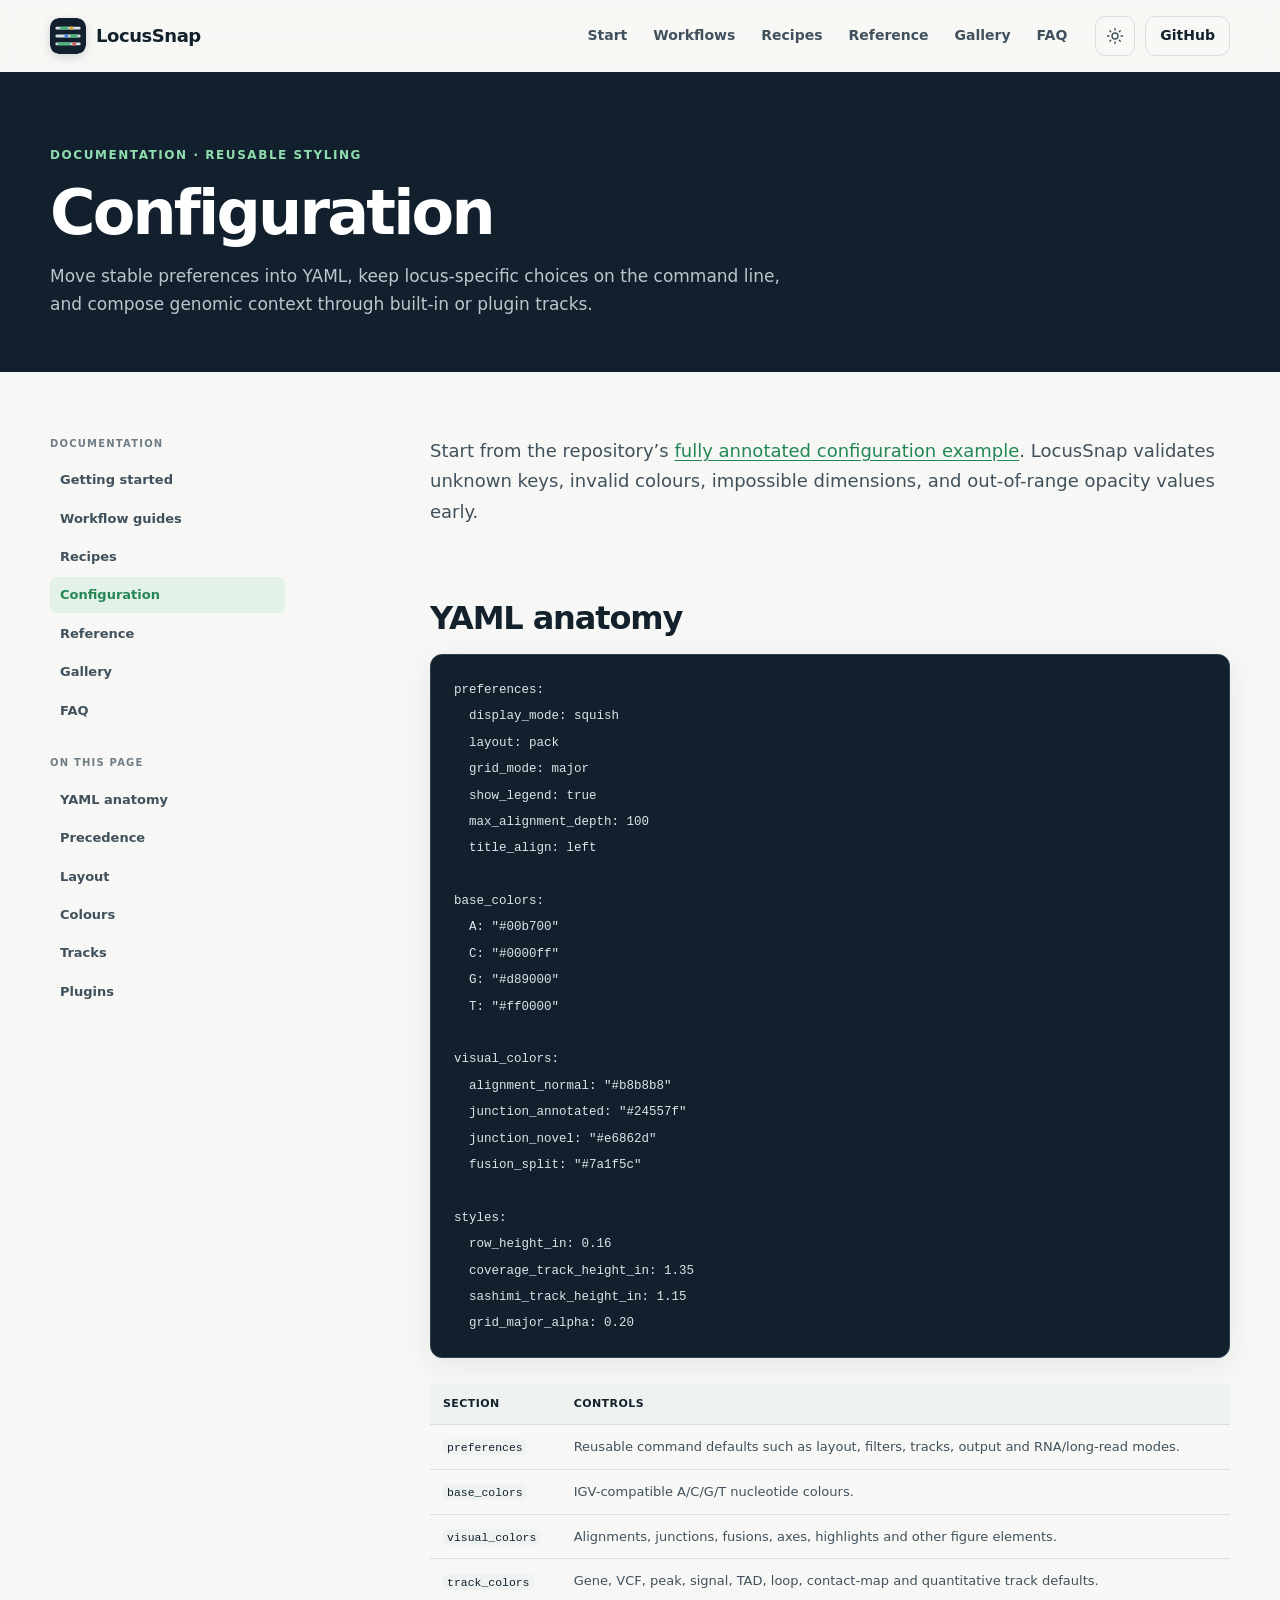
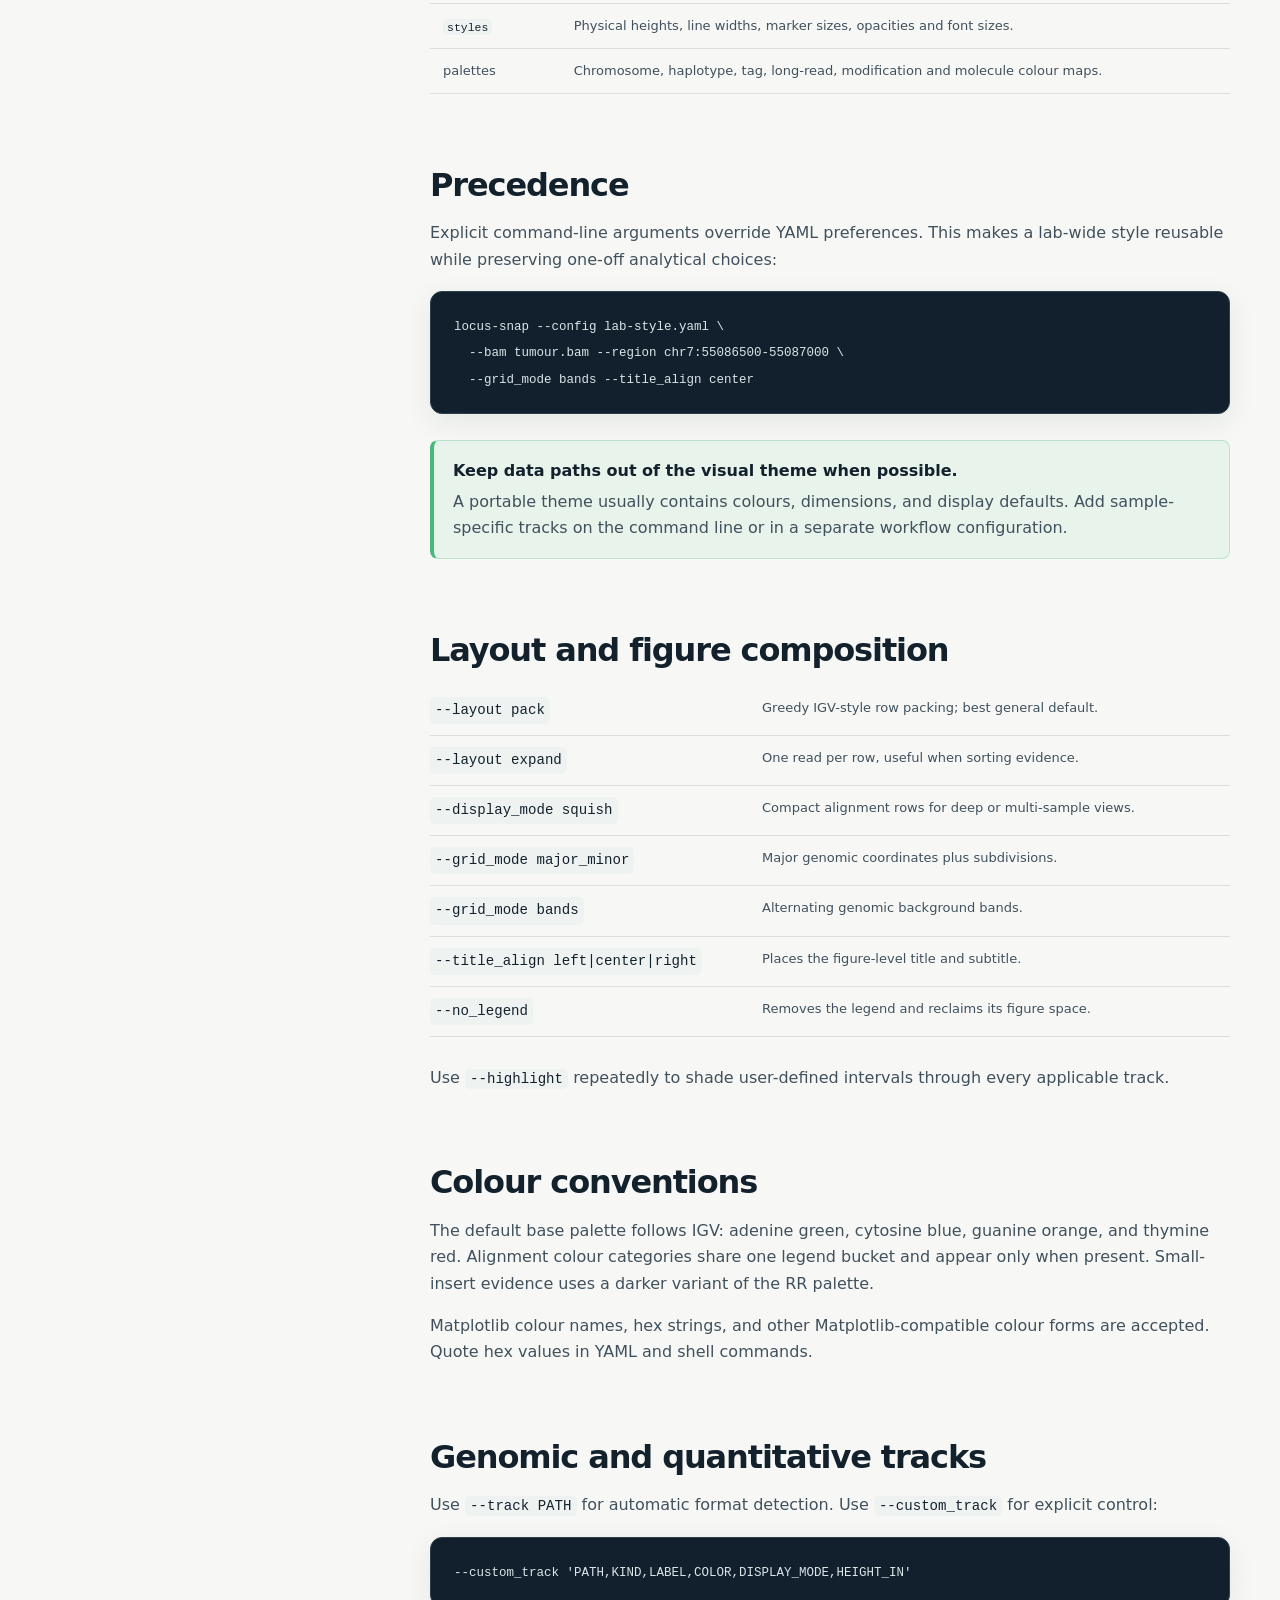
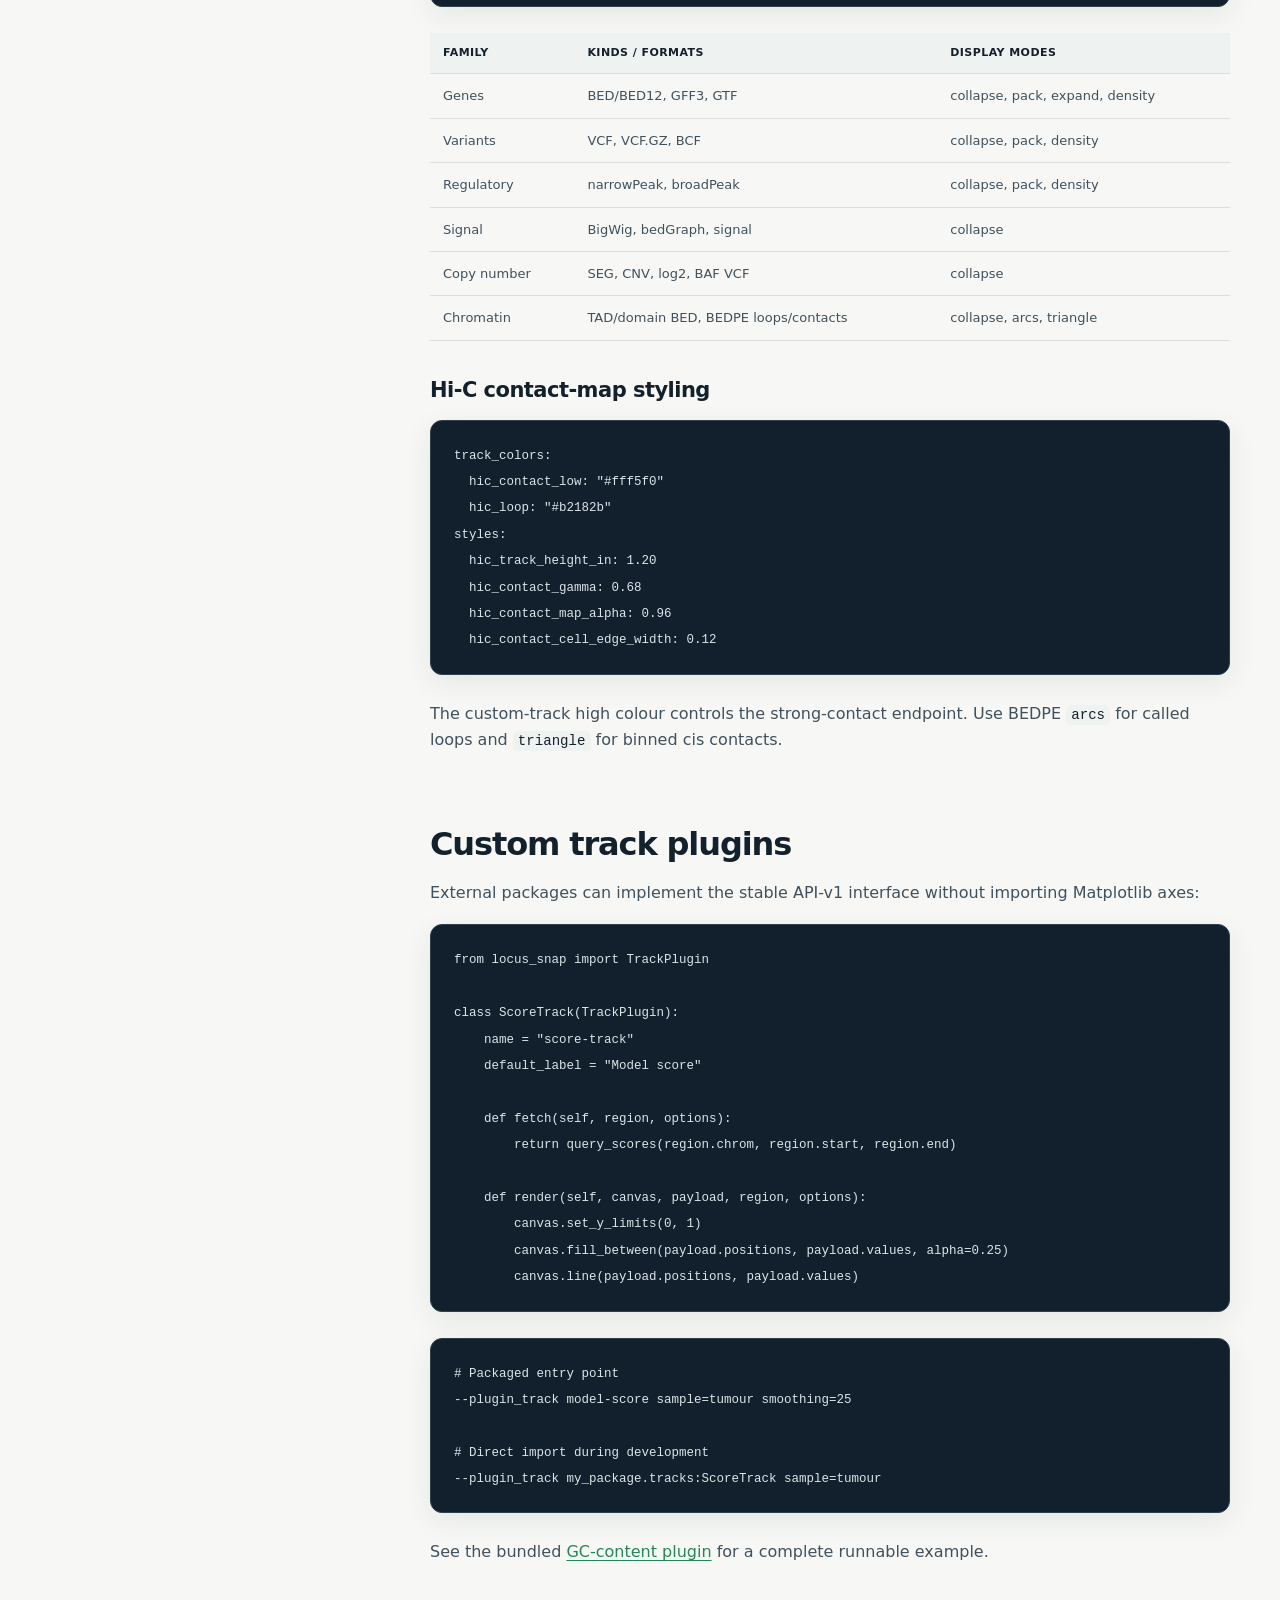
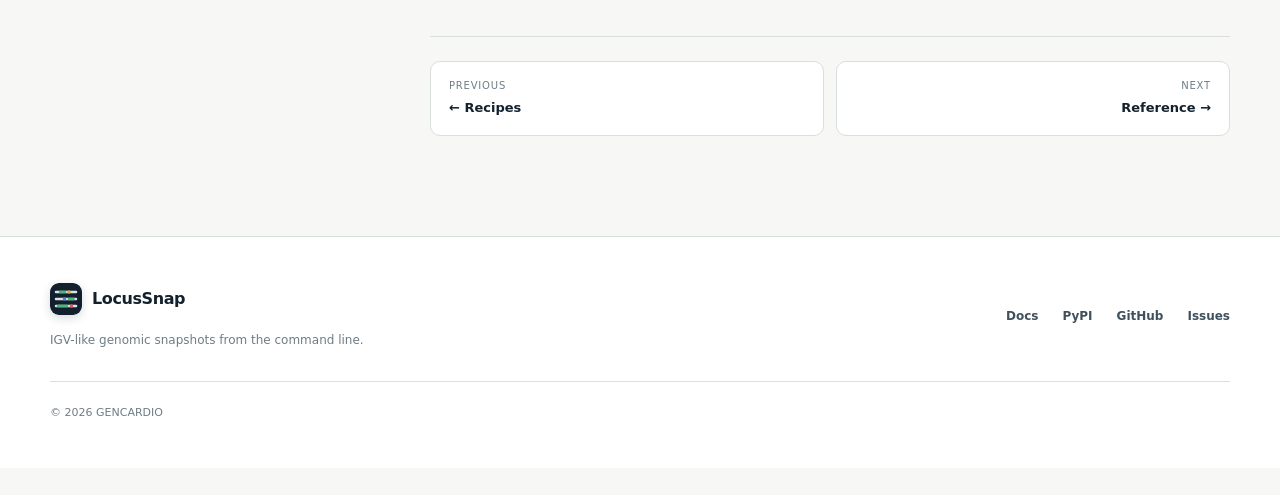
==== docs/configuration.html @ 4104ae90 "Extended docs" ====
<!doctype html>
<html lang="en" data-theme="light">
  <head><meta charset="utf-8"><meta name="viewport" content="width=device-width, initial-scale=1"><meta name="description" content="Configure LocusSnap layouts, colours, tracks, grids, highlights, and plugin tracks with YAML and command-line options."><meta name="theme-color" content="#12202d"><link rel="icon" href="assets/favicon.svg" type="image/svg+xml"><link rel="stylesheet" href="assets/site.css"><title>Configuration — LocusSnap documentation</title><script>document.documentElement.dataset.theme = localStorage.getItem("locus-theme") || "light";</script></head>
  <body class="docs-page">
    <a class="skip-link" href="#main">Skip to content</a>
    <header class="site-header" data-header><div class="nav-shell"><a class="brand" href="index.html"><img src="assets/favicon.svg" alt="" width="36" height="36"><span>LocusSnap</span></a><button class="menu-toggle icon-button" type="button" aria-label="Open navigation" aria-expanded="false" data-menu-toggle><svg aria-hidden="true" viewBox="0 0 24 24"><path d="M4 7h16M4 12h16M4 17h16"/></svg></button><nav class="site-nav" aria-label="Main navigation" data-menu><a href="getting-started.html">Start</a><a href="workflows.html">Workflows</a><a href="recipes.html">Recipes</a><a href="reference.html">Reference</a><a href="gallery.html">Gallery</a><a href="faq.html">FAQ</a></nav><div class="nav-actions"><button class="icon-button theme-toggle" type="button" aria-label="Use dark theme" data-theme-toggle><svg class="sun" aria-hidden="true" viewBox="0 0 24 24"><circle cx="12" cy="12" r="4"/><path d="M12 2v2M12 20v2M4.93 4.93l1.42 1.42M17.65 17.65l1.42 1.42M2 12h2M20 12h2M4.93 19.07l1.42-1.42M17.65 6.35l1.42-1.42"/></svg><svg class="moon" aria-hidden="true" viewBox="0 0 24 24"><path d="M20.5 14.2A8.5 8.5 0 0 1 9.8 3.5a8.5 8.5 0 1 0 10.7 10.7Z"/></svg></button><a class="button button-small button-ghost" href="https://github.com/GENCARDIO/LocusSnap">GitHub</a></div></div></header>
    <main id="main">
      <section class="docs-hero"><div class="page-shell"><p class="eyebrow">Documentation · Reusable styling</p><h1>Configuration</h1><p>Move stable preferences into YAML, keep locus-specific choices on the command line, and compose genomic context through built-in or plugin tracks.</p></div></section>
      <div class="docs-layout">
        <aside class="docs-sidebar"><p class="docs-sidebar-label">Documentation</p><nav><a href="getting-started.html">Getting started</a><a href="workflows.html">Workflow guides</a><a href="recipes.html">Recipes</a><a href="configuration.html" aria-current="page">Configuration</a><a href="reference.html">Reference</a><a href="gallery.html">Gallery</a><a href="faq.html">FAQ</a></nav><p class="docs-sidebar-label">On this page</p><nav><a href="#yaml">YAML anatomy</a><a href="#precedence">Precedence</a><a href="#layout">Layout</a><a href="#colours">Colours</a><a href="#tracks">Tracks</a><a href="#plugins">Plugins</a></nav></aside>
        <article class="docs-content">
          <p class="docs-lede">Start from the repository’s <a href="https://github.com/GENCARDIO/LocusSnap/blob/main/config.example.yaml">fully annotated configuration example</a>. LocusSnap validates unknown keys, invalid colours, impossible dimensions, and out-of-range opacity values early.</p>

          <h2 id="yaml">YAML anatomy</h2>
          <pre><code>preferences:
  display_mode: squish
  layout: pack
  grid_mode: major
  show_legend: true
  max_alignment_depth: 100
  title_align: left

base_colors:
  A: "#00b700"
  C: "#0000ff"
  G: "#d89000"
  T: "#ff0000"

visual_colors:
  alignment_normal: "#b8b8b8"
  junction_annotated: "#24557f"
  junction_novel: "#e6862d"
  fusion_split: "#7a1f5c"

styles:
  row_height_in: 0.16
  coverage_track_height_in: 1.35
  sashimi_track_height_in: 1.15
  grid_major_alpha: 0.20</code></pre>
          <table><thead><tr><th>Section</th><th>Controls</th></tr></thead><tbody><tr><td><code>preferences</code></td><td>Reusable command defaults such as layout, filters, tracks, output and RNA/long-read modes.</td></tr><tr><td><code>base_colors</code></td><td>IGV-compatible A/C/G/T nucleotide colours.</td></tr><tr><td><code>visual_colors</code></td><td>Alignments, junctions, fusions, axes, highlights and other figure elements.</td></tr><tr><td><code>track_colors</code></td><td>Gene, VCF, peak, signal, TAD, loop, contact-map and quantitative track defaults.</td></tr><tr><td><code>styles</code></td><td>Physical heights, line widths, marker sizes, opacities and font sizes.</td></tr><tr><td>palettes</td><td>Chromosome, haplotype, tag, long-read, modification and molecule colour maps.</td></tr></tbody></table>

          <h2 id="precedence">Precedence</h2>
          <p>Explicit command-line arguments override YAML preferences. This makes a lab-wide style reusable while preserving one-off analytical choices:</p>
          <pre><code>locus-snap --config lab-style.yaml \
  --bam tumour.bam --region chr7:55086500-55087000 \
  --grid_mode bands --title_align center</code></pre>
          <div class="callout"><strong>Keep data paths out of the visual theme when possible.</strong><p>A portable theme usually contains colours, dimensions, and display defaults. Add sample-specific tracks on the command line or in a separate workflow configuration.</p></div>

          <h2 id="layout">Layout and figure composition</h2>
          <div class="option-group">
            <div class="option-row"><code>--layout pack</code><span>Greedy IGV-style row packing; best general default.</span></div>
            <div class="option-row"><code>--layout expand</code><span>One read per row, useful when sorting evidence.</span></div>
            <div class="option-row"><code>--display_mode squish</code><span>Compact alignment rows for deep or multi-sample views.</span></div>
            <div class="option-row"><code>--grid_mode major_minor</code><span>Major genomic coordinates plus subdivisions.</span></div>
            <div class="option-row"><code>--grid_mode bands</code><span>Alternating genomic background bands.</span></div>
            <div class="option-row"><code>--title_align left|center|right</code><span>Places the figure-level title and subtitle.</span></div>
            <div class="option-row"><code>--no_legend</code><span>Removes the legend and reclaims its figure space.</span></div>
          </div>
          <p>Use <code>--highlight</code> repeatedly to shade user-defined intervals through every applicable track.</p>

          <h2 id="colours">Colour conventions</h2>
          <p>The default base palette follows IGV: adenine green, cytosine blue, guanine orange, and thymine red. Alignment colour categories share one legend bucket and appear only when present. Small-insert evidence uses a darker variant of the RR palette.</p>
          <p>Matplotlib colour names, hex strings, and other Matplotlib-compatible colour forms are accepted. Quote hex values in YAML and shell commands.</p>

          <h2 id="tracks">Genomic and quantitative tracks</h2>
          <p>Use <code>--track PATH</code> for automatic format detection. Use <code>--custom_track</code> for explicit control:</p>
          <pre><code>--custom_track 'PATH,KIND,LABEL,COLOR,DISPLAY_MODE,HEIGHT_IN'</code></pre>
          <table><thead><tr><th>Family</th><th>Kinds / formats</th><th>Display modes</th></tr></thead><tbody><tr><td>Genes</td><td>BED/BED12, GFF3, GTF</td><td>collapse, pack, expand, density</td></tr><tr><td>Variants</td><td>VCF, VCF.GZ, BCF</td><td>collapse, pack, density</td></tr><tr><td>Regulatory</td><td>narrowPeak, broadPeak</td><td>collapse, pack, density</td></tr><tr><td>Signal</td><td>BigWig, bedGraph, signal</td><td>collapse</td></tr><tr><td>Copy number</td><td>SEG, CNV, log2, BAF VCF</td><td>collapse</td></tr><tr><td>Chromatin</td><td>TAD/domain BED, BEDPE loops/contacts</td><td>collapse, arcs, triangle</td></tr></tbody></table>
          <h3>Hi-C contact-map styling</h3>
          <pre><code>track_colors:
  hic_contact_low: "#fff5f0"
  hic_loop: "#b2182b"
styles:
  hic_track_height_in: 1.20
  hic_contact_gamma: 0.68
  hic_contact_map_alpha: 0.96
  hic_contact_cell_edge_width: 0.12</code></pre>
          <p>The custom-track high colour controls the strong-contact endpoint. Use BEDPE <code>arcs</code> for called loops and <code>triangle</code> for binned cis contacts.</p>

          <h2 id="plugins">Custom track plugins</h2>
          <p>External packages can implement the stable API-v1 interface without importing Matplotlib axes:</p>
          <pre><code>from locus_snap import TrackPlugin

class ScoreTrack(TrackPlugin):
    name = "score-track"
    default_label = "Model score"

    def fetch(self, region, options):
        return query_scores(region.chrom, region.start, region.end)

    def render(self, canvas, payload, region, options):
        canvas.set_y_limits(0, 1)
        canvas.fill_between(payload.positions, payload.values, alpha=0.25)
        canvas.line(payload.positions, payload.values)</code></pre>
          <pre><code># Packaged entry point
--plugin_track model-score sample=tumour smoothing=25

# Direct import during development
--plugin_track my_package.tracks:ScoreTrack sample=tumour</code></pre>
          <p>See the bundled <a href="https://github.com/GENCARDIO/LocusSnap/blob/main/examples/gc_content_plugin.py">GC-content plugin</a> for a complete runnable example.</p>

          <nav class="page-nav"><a href="recipes.html"><small>Previous</small><strong>← Recipes</strong></a><a href="reference.html"><small>Next</small><strong>Reference →</strong></a></nav>
        </article>
      </div>
    </main>
    <footer class="site-footer"><div class="page-shell footer-grid"><div><a class="brand footer-brand" href="index.html"><img src="assets/favicon.svg" alt="" width="32" height="32"><span>LocusSnap</span></a><p>IGV-like genomic snapshots from the command line.</p></div><nav><a href="getting-started.html">Docs</a><a href="https://pypi.org/project/locus-snap/">PyPI</a><a href="https://github.com/GENCARDIO/LocusSnap">GitHub</a><a href="https://github.com/GENCARDIO/LocusSnap/issues">Issues</a></nav><p class="copyright">© <span data-year>2026</span> GENCARDIO</p></div></footer><div class="toast" role="status" aria-live="polite" data-toast></div><script src="assets/site.js"></script>
  </body>
</html>
---- docs/assets/site.css ----
:root {
  color-scheme: light;
  --ink: #13212d;
  --ink-soft: #40515d;
  --ink-faint: #6e7d86;
  --paper: #f7f8f5;
  --surface: #ffffff;
  --surface-soft: #eef2f0;
  --line: #d8dfdc;
  --line-strong: #b8c5c1;
  --nav: rgb(247 248 245 / 88%);
  --hero: #12202d;
  --hero-soft: #1a2e3c;
  --green: #46b97a;
  --green-dark: #238755;
  --blue: #4c7edb;
  --gold: #dca53a;
  --red: #d95d55;
  --shadow-sm: 0 8px 28px rgb(17 32 43 / 8%);
  --shadow-lg: 0 28px 70px rgb(8 20 28 / 18%);
  --radius-sm: 10px;
  --radius: 18px;
  --radius-lg: 26px;
  --shell: min(1180px, calc(100% - 40px));
  --mono: "SFMono-Regular", Consolas, "Liberation Mono", monospace;
  --sans: Inter, ui-sans-serif, system-ui, -apple-system, BlinkMacSystemFont, "Segoe UI", sans-serif;
}

html[data-theme="dark"] {
  color-scheme: dark;
  --ink: #edf3f1;
  --ink-soft: #b3c0c4;
  --ink-faint: #83949a;
  --paper: #101a21;
  --surface: #17242c;
  --surface-soft: #1d2d35;
  --line: #2d4048;
  --line-strong: #405760;
  --nav: rgb(16 26 33 / 88%);
  --shadow-sm: 0 8px 28px rgb(0 0 0 / 18%);
  --shadow-lg: 0 28px 70px rgb(0 0 0 / 32%);
}

*, *::before, *::after { box-sizing: border-box; }

html {
  scroll-behavior: smooth;
  scroll-padding-top: 88px;
  background: var(--paper);
}

body {
  margin: 0;
  color: var(--ink);
  background: var(--paper);
  font-family: var(--sans);
  font-size: 16px;
  line-height: 1.65;
  -webkit-font-smoothing: antialiased;
  overflow-x: hidden;
}

body::selection { color: #0d1b24; background: #91dfb5; }

img { display: block; max-width: 100%; }
button, input { font: inherit; }
button, a { -webkit-tap-highlight-color: transparent; }
a { color: inherit; }

.skip-link {
  position: fixed;
  z-index: 999;
  top: 8px;
  left: 8px;
  padding: 8px 14px;
  color: white;
  background: var(--green-dark);
  border-radius: 8px;
  transform: translateY(-150%);
}

.skip-link:focus { transform: translateY(0); }
.page-shell { width: var(--shell); margin-inline: auto; }

.site-header {
  position: fixed;
  z-index: 100;
  top: 0;
  right: 0;
  left: 0;
  height: 72px;
  color: var(--ink);
  background: var(--nav);
  border-bottom: 1px solid transparent;
  backdrop-filter: blur(18px);
  -webkit-backdrop-filter: blur(18px);
  transition: border-color 180ms ease, box-shadow 180ms ease;
}

.site-header.is-scrolled { border-color: var(--line); box-shadow: 0 4px 20px rgb(12 25 33 / 6%); }

.nav-shell {
  width: var(--shell);
  height: 100%;
  margin-inline: auto;
  display: flex;
  align-items: center;
  gap: 28px;
}

.brand {
  display: inline-flex;
  align-items: center;
  gap: 10px;
  color: var(--ink);
  font-size: 18px;
  font-weight: 800;
  letter-spacing: -0.025em;
  text-decoration: none;
}

.brand img { border-radius: 9px; box-shadow: 0 3px 10px rgb(10 25 35 / 16%); }

.site-nav {
  margin-left: auto;
  display: flex;
  align-items: center;
  gap: 26px;
}

.site-nav a {
  color: var(--ink-soft);
  font-size: 14px;
  font-weight: 650;
  text-decoration: none;
  transition: color 160ms ease;
}

.site-nav a:hover { color: var(--ink); }
.site-nav a[aria-current="page"] { color: var(--green-dark); }
.nav-actions { display: flex; align-items: center; gap: 10px; }

.icon-button {
  width: 40px;
  height: 40px;
  padding: 0;
  display: inline-grid;
  place-items: center;
  color: var(--ink-soft);
  background: transparent;
  border: 1px solid var(--line);
  border-radius: 10px;
  cursor: pointer;
}

.icon-button svg { width: 18px; fill: none; stroke: currentColor; stroke-width: 1.8; stroke-linecap: round; stroke-linejoin: round; }
.icon-button:hover { color: var(--ink); border-color: var(--line-strong); }
.theme-toggle .moon { display: none; }
html[data-theme="dark"] .theme-toggle .sun { display: none; }
html[data-theme="dark"] .theme-toggle .moon { display: block; }
.menu-toggle { display: none; margin-left: auto; }

.button {
  min-height: 46px;
  padding: 0 20px;
  display: inline-flex;
  align-items: center;
  justify-content: center;
  gap: 8px;
  border: 1px solid transparent;
  border-radius: 11px;
  font-size: 14px;
  font-weight: 750;
  text-decoration: none;
  transition: transform 160ms ease, background 160ms ease, border-color 160ms ease, box-shadow 160ms ease;
}

.button:hover { transform: translateY(-2px); }
.button svg { width: 16px; fill: none; stroke: currentColor; stroke-width: 2; }
.button-small { min-height: 40px; padding-inline: 14px; }
.button-primary { color: #0d291b; background: var(--green); box-shadow: 0 7px 24px rgb(70 185 122 / 22%); }
.button-primary:hover { background: #5acb8c; box-shadow: 0 10px 28px rgb(70 185 122 / 28%); }
.button-secondary { color: white; background: rgb(255 255 255 / 7%); border-color: rgb(255 255 255 / 22%); }
.button-secondary:hover { background: rgb(255 255 255 / 12%); border-color: rgb(255 255 255 / 34%); }
.button-ghost { color: var(--ink); border-color: var(--line); }
.button-ghost:hover { background: var(--surface); border-color: var(--line-strong); }

.hero {
  min-height: 745px;
  padding: 152px 0 92px;
  color: white;
  background:
    radial-gradient(circle at 90% 20%, rgb(76 126 219 / 17%), transparent 31%),
    radial-gradient(circle at 8% 88%, rgb(70 185 122 / 12%), transparent 32%),
    var(--hero);
  overflow: hidden;
}

.hero-grid {
  display: grid;
  grid-template-columns: minmax(410px, .86fr) minmax(530px, 1.14fr);
  align-items: center;
  gap: 68px;
}

.eyebrow {
  margin: 0 0 16px;
  color: var(--green-dark);
  font-size: 12px;
  line-height: 1.3;
  font-weight: 850;
  letter-spacing: .13em;
  text-transform: uppercase;
}

.hero .eyebrow { color: #8fddaF; }
.status-dot { width: 7px; height: 7px; margin-right: 7px; display: inline-block; background: var(--green); border-radius: 50%; box-shadow: 0 0 0 4px rgb(70 185 122 / 14%); }

h1, h2, h3, p { overflow-wrap: break-word; }
h1, h2, h3 { margin-top: 0; line-height: 1.08; letter-spacing: -.045em; }
h1 { margin-bottom: 24px; font-size: clamp(48px, 5.2vw, 74px); font-weight: 820; }
h1 span { color: #8fddaf; }
h2 { margin-bottom: 18px; font-size: clamp(36px, 4vw, 54px); font-weight: 810; }
h3 { margin-bottom: 12px; font-size: 23px; font-weight: 780; }

.hero-copy, .hero-visual, .quickstart-copy, .code-window { min-width: 0; }
.hero-lede { max-width: 590px; margin: 0 0 30px; color: #b9c7cd; font-size: 18px; line-height: 1.7; }
.hero-actions { display: flex; flex-wrap: wrap; gap: 12px; }

.install-strip {
  max-width: 415px;
  min-height: 49px;
  margin-top: 28px;
  padding: 6px 7px 6px 15px;
  display: flex;
  align-items: center;
  gap: 10px;
  color: #dfe8eb;
  background: rgb(5 14 20 / 38%);
  border: 1px solid rgb(255 255 255 / 13%);
  border-radius: 11px;
}

.install-strip .prompt { color: var(--green); font-family: var(--mono); }
.install-strip code { font-family: var(--mono); font-size: 13px; }
.install-strip button, .code-header button {
  margin-left: auto;
  padding: 7px 10px;
  display: inline-flex;
  align-items: center;
  gap: 6px;
  color: #b9c7cd;
  background: transparent;
  border: 0;
  border-radius: 7px;
  font-size: 12px;
  cursor: pointer;
}

.install-strip button:hover, .code-header button:hover { color: white; background: rgb(255 255 255 / 8%); }
.install-strip svg, .code-header svg { width: 15px; fill: none; stroke: currentColor; stroke-width: 1.8; stroke-linecap: round; stroke-linejoin: round; }
.check-icon { display: none; }
.is-copied .copy-icon { display: none; }
.is-copied .check-icon { display: block; color: var(--green); }

.hero-visual { position: relative; }
.hero-visual::before {
  content: "";
  position: absolute;
  z-index: 0;
  inset: -45px -65px;
  background-image: linear-gradient(rgb(255 255 255 / 4%) 1px, transparent 1px), linear-gradient(90deg, rgb(255 255 255 / 4%) 1px, transparent 1px);
  background-size: 34px 34px;
  mask-image: radial-gradient(ellipse, black 22%, transparent 70%);
}

.plot-window {
  position: relative;
  z-index: 1;
  padding: 8px;
  background: #f4f5f2;
  border: 1px solid rgb(255 255 255 / 17%);
  border-radius: 16px;
  box-shadow: var(--shadow-lg);
  transform: rotate(1.2deg);
}

.plot-toolbar { height: 37px; padding: 0 5px; display: flex; align-items: center; gap: 11px; color: #4d5a61; font-family: var(--mono); font-size: 10px; }
.window-dots { display: flex; gap: 5px; }
.window-dots i { width: 7px; height: 7px; background: #c7d0ce; border-radius: 50%; }
.window-dots i:nth-child(1) { background: #d95d55; }
.window-dots i:nth-child(2) { background: #dca53a; }
.window-dots i:nth-child(3) { background: #46b97a; }
.toolbar-badge { margin-left: auto; padding: 3px 6px; color: #5d6d74; background: #e3e8e6; border-radius: 5px; }
.plot-window > img { width: 100%; border: 1px solid #d7dcda; border-radius: 8px; }

.base-key {
  position: absolute;
  z-index: 3;
  right: -9px;
  bottom: -34px;
  padding: 11px 14px;
  display: flex;
  gap: 13px;
  color: #aebec4;
  background: #192a36;
  border: 1px solid rgb(255 255 255 / 10%);
  border-radius: 10px;
  box-shadow: var(--shadow-sm);
  font-size: 9px;
}

.base-key span { display: flex; align-items: center; gap: 4px; }
.base-key i { font-family: var(--mono); font-size: 11px; font-style: normal; font-weight: 900; }
.base-a { color: var(--green); } .base-c { color: var(--blue); } .base-g { color: var(--gold); } .base-t { color: var(--red); }

.proof-strip { background: var(--surface); border-bottom: 1px solid var(--line); }
.proof-grid { min-height: 103px; display: grid; grid-template-columns: repeat(4, 1fr); align-items: center; }
.proof-grid > div { padding: 9px 28px; border-left: 1px solid var(--line); }
.proof-grid > div:first-child { padding-left: 0; border-left: 0; }
.proof-grid strong, .proof-grid span { display: block; }
.proof-grid strong { color: var(--ink); font-size: 16px; }
.proof-grid span { color: var(--ink-faint); font-size: 12px; }

.section { padding-top: 112px; padding-bottom: 112px; }
.section-heading { margin-bottom: 48px; display: grid; grid-template-columns: 1fr minmax(300px, 440px); align-items: end; gap: 60px; }
.section-heading h2 { margin-bottom: 0; }
.section-heading > p { margin: 0 0 5px; color: var(--ink-soft); }

.feature-grid { display: grid; grid-template-columns: repeat(3, 1fr); gap: 16px; }
.feature-card {
  min-height: 308px;
  padding: 30px;
  background: var(--surface);
  border: 1px solid var(--line);
  border-radius: var(--radius);
  box-shadow: var(--shadow-sm);
  transition: border-color 180ms ease, transform 180ms ease;
}
.feature-card:hover { border-color: var(--line-strong); transform: translateY(-3px); }
.feature-card > p:last-child { margin-bottom: 0; color: var(--ink-soft); }
.feature-wide { grid-column: span 2; }
.card-kicker { margin: 0 0 8px; color: var(--green-dark); font-size: 11px; font-weight: 850; letter-spacing: .1em; text-transform: uppercase; }

.feature-icon { width: 54px; height: 54px; margin-bottom: 30px; color: var(--ink); background: var(--surface-soft); border: 1px solid var(--line); border-radius: 14px; }
.alignment-icon { padding: 12px 9px; display: flex; flex-direction: column; justify-content: space-around; }
.alignment-icon span { height: 4px; background: var(--line-strong); border-radius: 3px; }
.alignment-icon span:nth-child(1) { width: 70%; background: var(--blue); }
.alignment-icon span:nth-child(2) { width: 92%; margin-left: 8%; background: var(--green); }
.alignment-icon span:nth-child(3) { width: 55%; margin-left: 20%; background: var(--red); }
.coverage-icon { padding: 10px 9px; display: flex; align-items: end; gap: 3px; }
.coverage-icon span { flex: 1; height: 32%; background: var(--green); border-radius: 3px 3px 1px 1px; }
.coverage-icon span:nth-child(2) { height: 58%; }.coverage-icon span:nth-child(3) { height: 85%; }.coverage-icon span:nth-child(4) { height: 50%; }.coverage-icon span:nth-child(5) { height: 70%; }
.tracks-icon { padding: 12px 9px; display: flex; flex-direction: column; justify-content: space-around; }
.tracks-icon span { height: 3px; background: var(--blue); border-radius: 2px; position: relative; }
.tracks-icon span::after { content: ""; position: absolute; right: 7px; top: -3px; width: 7px; height: 7px; background: currentColor; border-radius: 2px; }
.tracks-icon span:nth-child(2) { width: 75%; color: var(--green); background: var(--green); }
.tracks-icon span:nth-child(3) { width: 90%; margin-left: 10%; color: var(--gold); background: var(--gold); }
.zoom-icon { padding: 13px 5px; display: flex; align-items: center; justify-content: space-around; font-family: var(--mono); font-size: 13px; font-weight: 900; color: var(--green); }
.zoom-icon span { color: var(--blue); }.zoom-icon i { color: var(--red); font-style: normal; }.zoom-icon::first-letter { color: var(--green); }
.tag-list { margin: 24px 0 0; padding: 0; display: flex; flex-wrap: wrap; gap: 7px; list-style: none; }
.tag-list li { padding: 5px 9px; color: var(--ink-soft); background: var(--surface-soft); border: 1px solid var(--line); border-radius: 6px; font-size: 11px; font-weight: 650; }
.styling-card { min-height: 260px; display: flex; align-items: center; gap: 36px; background: linear-gradient(135deg, var(--surface), var(--surface-soft)); }
.styling-card > div:first-child { flex: 1; }
.styling-card p:last-child { margin-bottom: 0; color: var(--ink-soft); }
.style-swatch { width: 145px; height: 145px; padding: 25px; display: grid; grid-template-columns: 1fr 1fr; gap: 8px; background: var(--surface); border: 1px solid var(--line); border-radius: 50%; box-shadow: var(--shadow-sm); transform: rotate(12deg); }
.style-swatch span { background: var(--swatch); border-radius: 50%; }

.docs-overview { padding-top: 24px; }
.docs-card-grid { display: grid; grid-template-columns: repeat(3, 1fr); gap: 16px; }
.docs-card {
  min-height: 205px;
  padding: 27px;
  display: flex;
  flex-direction: column;
  color: var(--ink);
  background: var(--surface);
  border: 1px solid var(--line);
  border-radius: var(--radius);
  box-shadow: var(--shadow-sm);
  text-decoration: none;
  transition: border-color 180ms ease, transform 180ms ease, box-shadow 180ms ease;
}
.docs-card:hover { border-color: var(--green); box-shadow: 0 12px 34px rgb(35 135 85 / 11%); transform: translateY(-3px); }
.docs-card-number { margin-bottom: auto; color: var(--green-dark); font-family: var(--mono); font-size: 11px; font-weight: 800; }
.docs-card strong { margin: 26px 0 6px; font-size: 18px; letter-spacing: -.02em; }
.docs-card small { color: var(--ink-soft); font-size: 12px; line-height: 1.55; }

/* Documentation pages */
.docs-page { padding-top: 72px; }
.docs-hero { padding: 76px 0 54px; color: white; background: var(--hero); }
.docs-hero .eyebrow { color: #8fddaf; }
.docs-hero h1 { max-width: 850px; margin-bottom: 15px; font-size: clamp(40px, 5vw, 62px); }
.docs-hero p:last-child { max-width: 760px; margin: 0; color: #b9c7cd; font-size: 17px; }
.docs-layout { width: var(--shell); margin: 0 auto; padding: 64px 0 100px; display: grid; grid-template-columns: 235px minmax(0, 800px); justify-content: space-between; gap: 72px; }
.docs-sidebar { align-self: start; position: sticky; top: 103px; }
.docs-sidebar-label { margin: 0 0 10px; color: var(--ink-faint); font-size: 10px; font-weight: 850; letter-spacing: .12em; text-transform: uppercase; }
.docs-sidebar nav { display: grid; gap: 3px; }
.docs-sidebar nav + .docs-sidebar-label { margin-top: 27px; }
.docs-sidebar a { padding: 7px 10px; color: var(--ink-soft); border-radius: 7px; font-size: 13px; font-weight: 650; text-decoration: none; }
.docs-sidebar a:hover { color: var(--ink); background: var(--surface-soft); }
.docs-sidebar a[aria-current="page"] { color: var(--green-dark); background: rgb(70 185 122 / 10%); }
.docs-content { min-width: 0; }
.docs-content > :first-child { margin-top: 0; }
.docs-content h2 { margin: 64px 0 18px; padding-top: 10px; font-size: 32px; letter-spacing: -.035em; }
.docs-content h3 { margin: 38px 0 12px; font-size: 21px; letter-spacing: -.025em; }
.docs-content h4 { margin: 28px 0 8px; font-size: 16px; }
.docs-content p, .docs-content li { color: var(--ink-soft); }
.docs-content a { color: var(--green-dark); text-underline-offset: 3px; }
.docs-content code { padding: .14em .36em; color: var(--ink); background: var(--surface-soft); border-radius: 5px; font-family: var(--mono); font-size: .88em; }
.docs-content pre { margin: 18px 0 26px; padding: 21px 23px; color: #dbe5e8; background: #12202d; border: 1px solid #2d404b; border-radius: 12px; overflow-x: auto; box-shadow: var(--shadow-sm); }
.docs-content pre code { padding: 0; color: inherit; background: transparent; font-size: 12.5px; line-height: 1.75; }
.docs-content table { width: 100%; margin: 20px 0 30px; border-collapse: collapse; font-size: 13px; }
.docs-content th, .docs-content td { padding: 11px 13px; text-align: left; vertical-align: top; border-bottom: 1px solid var(--line); }
.docs-content th { color: var(--ink); background: var(--surface-soft); font-size: 11px; letter-spacing: .04em; text-transform: uppercase; }
.docs-content td { color: var(--ink-soft); }
.docs-content ul, .docs-content ol { padding-left: 22px; }
.docs-content li + li { margin-top: 7px; }
.docs-content img { margin: 24px 0 32px; background: white; border: 1px solid var(--line); border-radius: 12px; box-shadow: var(--shadow-sm); }
.docs-lede { color: var(--ink-soft); font-size: 18px; line-height: 1.7; }
.docs-toc { margin: 25px 0 38px; padding: 21px 23px; background: var(--surface); border: 1px solid var(--line); border-radius: 12px; }
.docs-toc strong { display: block; margin-bottom: 8px; font-size: 13px; }
.docs-toc ul { margin: 0; display: grid; grid-template-columns: 1fr 1fr; gap: 5px 24px; }
.docs-toc li { margin: 0; font-size: 13px; }
.callout { margin: 24px 0; padding: 17px 19px; background: rgb(70 185 122 / 8%); border: 1px solid rgb(70 185 122 / 28%); border-left: 4px solid var(--green); border-radius: 8px; }
.callout.warning { background: rgb(220 165 58 / 9%); border-color: rgb(220 165 58 / 32%); border-left-color: var(--gold); }
.callout strong { color: var(--ink); }
.callout p { margin: 4px 0 0; }
.task-grid { margin: 24px 0 40px; display: grid; grid-template-columns: 1fr 1fr; gap: 12px; }
.task-card { padding: 19px; color: var(--ink); background: var(--surface); border: 1px solid var(--line); border-radius: 11px; text-decoration: none; }
.task-card:hover { border-color: var(--green); }
.task-card strong, .task-card span { display: block; }
.task-card span { margin-top: 4px; color: var(--ink-faint); font-size: 12px; }
.option-group { margin: 18px 0 28px; }
.option-row { padding: 11px 0; display: grid; grid-template-columns: minmax(210px, .8fr) 1.2fr; gap: 20px; border-bottom: 1px solid var(--line); }
.option-row code { justify-self: start; }
.option-row span { color: var(--ink-soft); font-size: 13px; }
.page-nav { margin-top: 70px; padding-top: 24px; display: grid; grid-template-columns: 1fr 1fr; gap: 12px; border-top: 1px solid var(--line); }
.page-nav a { padding: 16px 18px; color: var(--ink); background: var(--surface); border: 1px solid var(--line); border-radius: 10px; text-decoration: none; }
.page-nav a:last-child { text-align: right; }
.page-nav small, .page-nav strong { display: block; }
.page-nav small { color: var(--ink-faint); font-size: 10px; text-transform: uppercase; letter-spacing: .08em; }
.page-nav strong { margin-top: 3px; font-size: 13px; }
.gallery-doc-grid { display: grid; grid-template-columns: 1fr 1fr; gap: 18px; }
.gallery-doc-card { padding: 12px; color: var(--ink); text-align: left; background: var(--surface); border: 1px solid var(--line); border-radius: 13px; cursor: zoom-in; }
.gallery-doc-card:hover { border-color: var(--green); }
.gallery-doc-card img { width: 100%; height: 230px; margin: 0; object-fit: contain; box-shadow: none; }
.gallery-doc-card strong, .gallery-doc-card small { display: block; padding-inline: 6px; }
.gallery-doc-card strong { margin-top: 12px; }
.gallery-doc-card small { margin: 3px 0 7px; color: var(--ink-faint); }

.gallery-section { background: var(--hero); color: white; }
.gallery-section .eyebrow { color: #8fddaf; }
.gallery-heading > p { color: #aab9bf; }
.gallery-grid { display: grid; grid-template-columns: repeat(12, 1fr); gap: 16px; }
.gallery-card {
  grid-column: span 6;
  min-width: 0;
  padding: 0;
  color: white;
  text-align: left;
  background: #192a36;
  border: 1px solid rgb(255 255 255 / 10%);
  border-radius: var(--radius);
  overflow: hidden;
  cursor: zoom-in;
  transition: transform 180ms ease, border-color 180ms ease;
}
.gallery-card:hover { border-color: rgb(143 221 175 / 46%); transform: translateY(-3px); }
.gallery-card:focus-visible { outline: 3px solid var(--green); outline-offset: 3px; }
.gallery-large { grid-column: span 7; }
.gallery-feature { grid-column: 1 / -1; }
.gallery-feature .gallery-image { height: 330px; }
.gallery-tall { grid-column: span 5; grid-row: span 2; }
.gallery-image { height: 250px; display: block; background: #e8ebe8; overflow: hidden; }
.gallery-image img { width: 100%; height: 100%; object-fit: contain; transition: transform 280ms ease; }
.gallery-card:hover .gallery-image img { transform: scale(1.015); }
.gallery-tall .gallery-image { height: 642px; }
.gallery-meta { min-height: 86px; padding: 18px 20px; display: flex; align-items: center; justify-content: space-between; gap: 18px; }
.gallery-meta strong, .gallery-meta small { display: block; }
.gallery-meta strong { font-size: 14px; }
.gallery-meta small { margin-top: 3px; color: #91a2a9; font-size: 11px; }
.gallery-meta i { color: var(--green); font-size: 20px; font-style: normal; }

.quickstart-grid { display: grid; grid-template-columns: .82fr 1.18fr; align-items: center; gap: 90px; }
.quickstart-copy > p:not(.eyebrow) { color: var(--ink-soft); }
.steps { margin: 32px 0; padding: 0; display: grid; gap: 16px; list-style: none; }
.steps li { display: flex; align-items: center; gap: 13px; }
.steps li > span { width: 36px; height: 36px; flex: 0 0 auto; display: grid; place-items: center; color: var(--green-dark); background: var(--surface); border: 1px solid var(--line); border-radius: 50%; font-size: 12px; font-weight: 850; }
.steps strong, .steps small { display: block; }
.steps strong { font-size: 14px; }.steps small { color: var(--ink-faint); font-size: 12px; }.steps code { font-family: var(--mono); font-size: 11px; }
.text-link { color: var(--green-dark); font-weight: 750; text-underline-offset: 4px; }
.text-link span { display: inline-block; transition: transform 160ms ease; }
.text-link:hover span { transform: translateX(4px); }

.code-window { color: #dbe5e8; background: #12202d; border: 1px solid #2d404b; border-radius: var(--radius); box-shadow: var(--shadow-lg); overflow: hidden; }
.code-header { height: 50px; padding: 0 14px 0 20px; display: flex; align-items: center; color: #84969e; background: #182a36; border-bottom: 1px solid #2b3e49; font-size: 12px; font-weight: 700; }
.code-window pre { min-height: 315px; margin: 0; padding: 31px; overflow-x: auto; font-family: var(--mono); font-size: 13px; line-height: 1.85; }
.code-window code { font-family: var(--mono); }
.code-comment { color: #71868f; }.code-command { color: #8fddaf; }.code-flag { color: #79a3ee; }
.code-result { min-height: 49px; padding: 0 21px; display: flex; align-items: center; gap: 9px; color: #83969e; background: rgb(4 12 18 / 28%); border-top: 1px solid #2b3e49; font-size: 11px; }
.code-result span { width: 7px; height: 7px; background: var(--green); border-radius: 50%; box-shadow: 0 0 0 4px rgb(70 185 122 / 11%); }.code-result code { color: #cbd8dc; }

.cta-section { padding: 0 0 112px; }
.cta-card { min-height: 280px; padding: 55px 60px; display: grid; grid-template-columns: 1fr auto; align-items: center; gap: 60px; color: white; background: radial-gradient(circle at 90% 10%, rgb(76 126 219 / 20%), transparent 35%), var(--hero); border-radius: var(--radius-lg); overflow: hidden; }
.cta-card h2 { max-width: 670px; margin-bottom: 13px; }
.cta-card p:not(.eyebrow) { max-width: 670px; margin: 0; color: #abbac0; }
.cta-card .eyebrow { color: #8fddaf; }
.cta-actions { display: flex; flex-direction: column; gap: 10px; }

.site-footer { padding: 46px 0; background: var(--surface); border-top: 1px solid var(--line); }
.footer-grid { display: grid; grid-template-columns: 1fr auto; align-items: center; gap: 18px 50px; }
.footer-brand { font-size: 16px; }
.footer-grid > div > p { margin: 8px 0 0; color: var(--ink-faint); font-size: 12px; }
.footer-grid nav { display: flex; flex-wrap: wrap; gap: 24px; }
.footer-grid nav a { color: var(--ink-soft); font-size: 12px; font-weight: 650; text-decoration: none; }
.footer-grid nav a:hover { color: var(--green-dark); }
.copyright { grid-column: 1 / -1; margin: 12px 0 0; padding-top: 22px; color: var(--ink-faint); border-top: 1px solid var(--line); font-size: 11px; }

.lightbox {
  width: min(94vw, 1600px);
  max-width: none;
  max-height: 92vh;
  padding: 0;
  color: var(--ink);
  background: var(--surface);
  border: 1px solid var(--line-strong);
  border-radius: 14px;
  box-shadow: var(--shadow-lg);
  overflow: hidden;
}
.lightbox::backdrop { background: rgb(3 10 14 / 78%); backdrop-filter: blur(8px); }
.lightbox-bar { height: 52px; padding: 0 11px 0 20px; display: flex; align-items: center; justify-content: space-between; border-bottom: 1px solid var(--line); }
.lightbox-bar strong { font-size: 13px; }
.lightbox-bar button { width: 34px; height: 34px; color: var(--ink-soft); background: transparent; border: 0; border-radius: 8px; font-size: 24px; cursor: pointer; }
.lightbox-bar button:hover { color: var(--ink); background: var(--surface-soft); }
.lightbox-canvas { max-height: calc(92vh - 52px); padding: 20px; background: #e9ece9; overflow: auto; }
.lightbox-canvas img { width: auto; max-width: none; min-width: 100%; height: auto; margin: auto; }

.toast { position: fixed; z-index: 200; right: 24px; bottom: 24px; padding: 10px 15px; color: white; background: #1a2a34; border: 1px solid rgb(255 255 255 / 16%); border-radius: 9px; box-shadow: var(--shadow-lg); font-size: 12px; opacity: 0; pointer-events: none; transform: translateY(12px); transition: opacity 160ms ease, transform 160ms ease; }
.toast.is-visible { opacity: 1; transform: translateY(0); }

:focus-visible { outline: 3px solid var(--blue); outline-offset: 3px; }

@media (max-width: 1050px) {
  .hero { padding-top: 130px; }
  .hero-grid { grid-template-columns: 1fr; gap: 65px; }
  .hero-copy { max-width: 760px; }
  .hero-visual { width: min(820px, 100%); margin-inline: auto; }
  .section-heading { grid-template-columns: 1fr; gap: 15px; }
  .section-heading > p { max-width: 650px; }
  .feature-grid { grid-template-columns: 1fr 1fr; }
  .feature-wide { grid-column: span 1; }
  .styling-card { grid-column: span 2; }
  .quickstart-grid { grid-template-columns: 1fr; gap: 50px; }
  .quickstart-copy { max-width: 720px; }
  .cta-card { grid-template-columns: 1fr; }
  .cta-actions { flex-direction: row; }
  .docs-card-grid { grid-template-columns: 1fr 1fr; }
  .docs-layout { grid-template-columns: 205px minmax(0, 1fr); gap: 45px; }
}

@media (max-width: 800px) {
  :root { --shell: min(100% - 30px, 680px); }
  .site-header { height: 64px; }
  .nav-shell { gap: 10px; }
  .menu-toggle { display: inline-grid; }
  .site-nav {
    position: absolute;
    top: 57px;
    right: 15px;
    left: 15px;
    margin: 0;
    padding: 10px;
    display: none;
    align-items: stretch;
    flex-direction: column;
    gap: 0;
    background: var(--surface);
    border: 1px solid var(--line);
    border-radius: 13px;
    box-shadow: var(--shadow-lg);
  }
  .site-nav.is-open { display: flex; }
  .site-nav a { padding: 11px 12px; border-radius: 8px; }
  .site-nav a:hover { background: var(--surface-soft); }
  .nav-actions .button { display: none; }
  .hero { min-height: 0; padding: 116px 0 84px; }
  h1 { font-size: clamp(44px, 12vw, 64px); }
  .base-key { display: none; }
  .proof-grid { padding-block: 24px; grid-template-columns: 1fr 1fr; gap: 15px; }
  .proof-grid > div, .proof-grid > div:first-child { padding: 6px 16px; border-left: 1px solid var(--line); }
  .proof-grid > div:nth-child(odd) { padding-left: 0; border-left: 0; }
  .section { padding-top: 82px; padding-bottom: 82px; }
  .feature-grid { grid-template-columns: 1fr; }
  .feature-wide, .styling-card { grid-column: auto; }
  .gallery-grid { grid-template-columns: 1fr; }
  .gallery-card, .gallery-large, .gallery-feature, .gallery-tall { grid-column: auto; grid-row: auto; }
  .gallery-image, .gallery-feature .gallery-image, .gallery-tall .gallery-image { height: 300px; }
  .cta-section { padding-bottom: 82px; }
  .cta-card { padding: 42px 34px; gap: 32px; }
  .footer-grid { grid-template-columns: 1fr; }
  .copyright { grid-column: auto; }
  .docs-page { padding-top: 64px; }
  .docs-hero { padding: 58px 0 43px; }
  .docs-layout { padding-top: 38px; grid-template-columns: 1fr; gap: 32px; }
  .docs-sidebar { position: static; padding: 15px; background: var(--surface); border: 1px solid var(--line); border-radius: 11px; }
  .docs-sidebar nav { grid-template-columns: 1fr 1fr; }
  .docs-sidebar nav + .docs-sidebar-label { margin-top: 18px; }
  .docs-content h2 { margin-top: 52px; }
}

@media (max-width: 520px) {
  :root { --shell: calc(100% - 24px); }
  .hero-grid { grid-template-columns: minmax(0, 1fr); }
  .hero-lede { font-size: 16px; }
  .hero-actions .button { flex: 1; }
  .install-strip { width: 100%; }
  .install-strip code { min-width: 0; font-size: 11px; }
  .install-strip button span { display: none; }
  .plot-window { padding: 5px; transform: none; }
  .plot-toolbar { height: 31px; font-size: 8px; }
  .feature-card { min-height: 0; padding: 25px; }
  .styling-card { align-items: flex-start; flex-direction: column; }
  .style-swatch { width: 105px; height: 105px; padding: 19px; }
  .gallery-image, .gallery-feature .gallery-image, .gallery-tall .gallery-image { height: 220px; }
  .code-window pre { min-height: 0; padding: 23px 19px; font-size: 11px; }
  .cta-card { padding: 36px 25px; }
  .cta-actions { flex-direction: column; }
  .footer-grid nav { gap: 16px; }
  .lightbox-canvas { padding: 8px; }
  .docs-card-grid, .task-grid, .gallery-doc-grid, .page-nav, .docs-toc ul { grid-template-columns: 1fr; }
  .docs-card { min-height: 180px; }
  .docs-sidebar nav { grid-template-columns: 1fr; }
  .option-row { grid-template-columns: 1fr; gap: 7px; }
  .page-nav a:last-child { text-align: left; }
}

@media (prefers-reduced-motion: reduce) {
  html { scroll-behavior: auto; }
  *, *::before, *::after { scroll-behavior: auto !important; transition-duration: .01ms !important; animation-duration: .01ms !important; animation-iteration-count: 1 !important; }
}
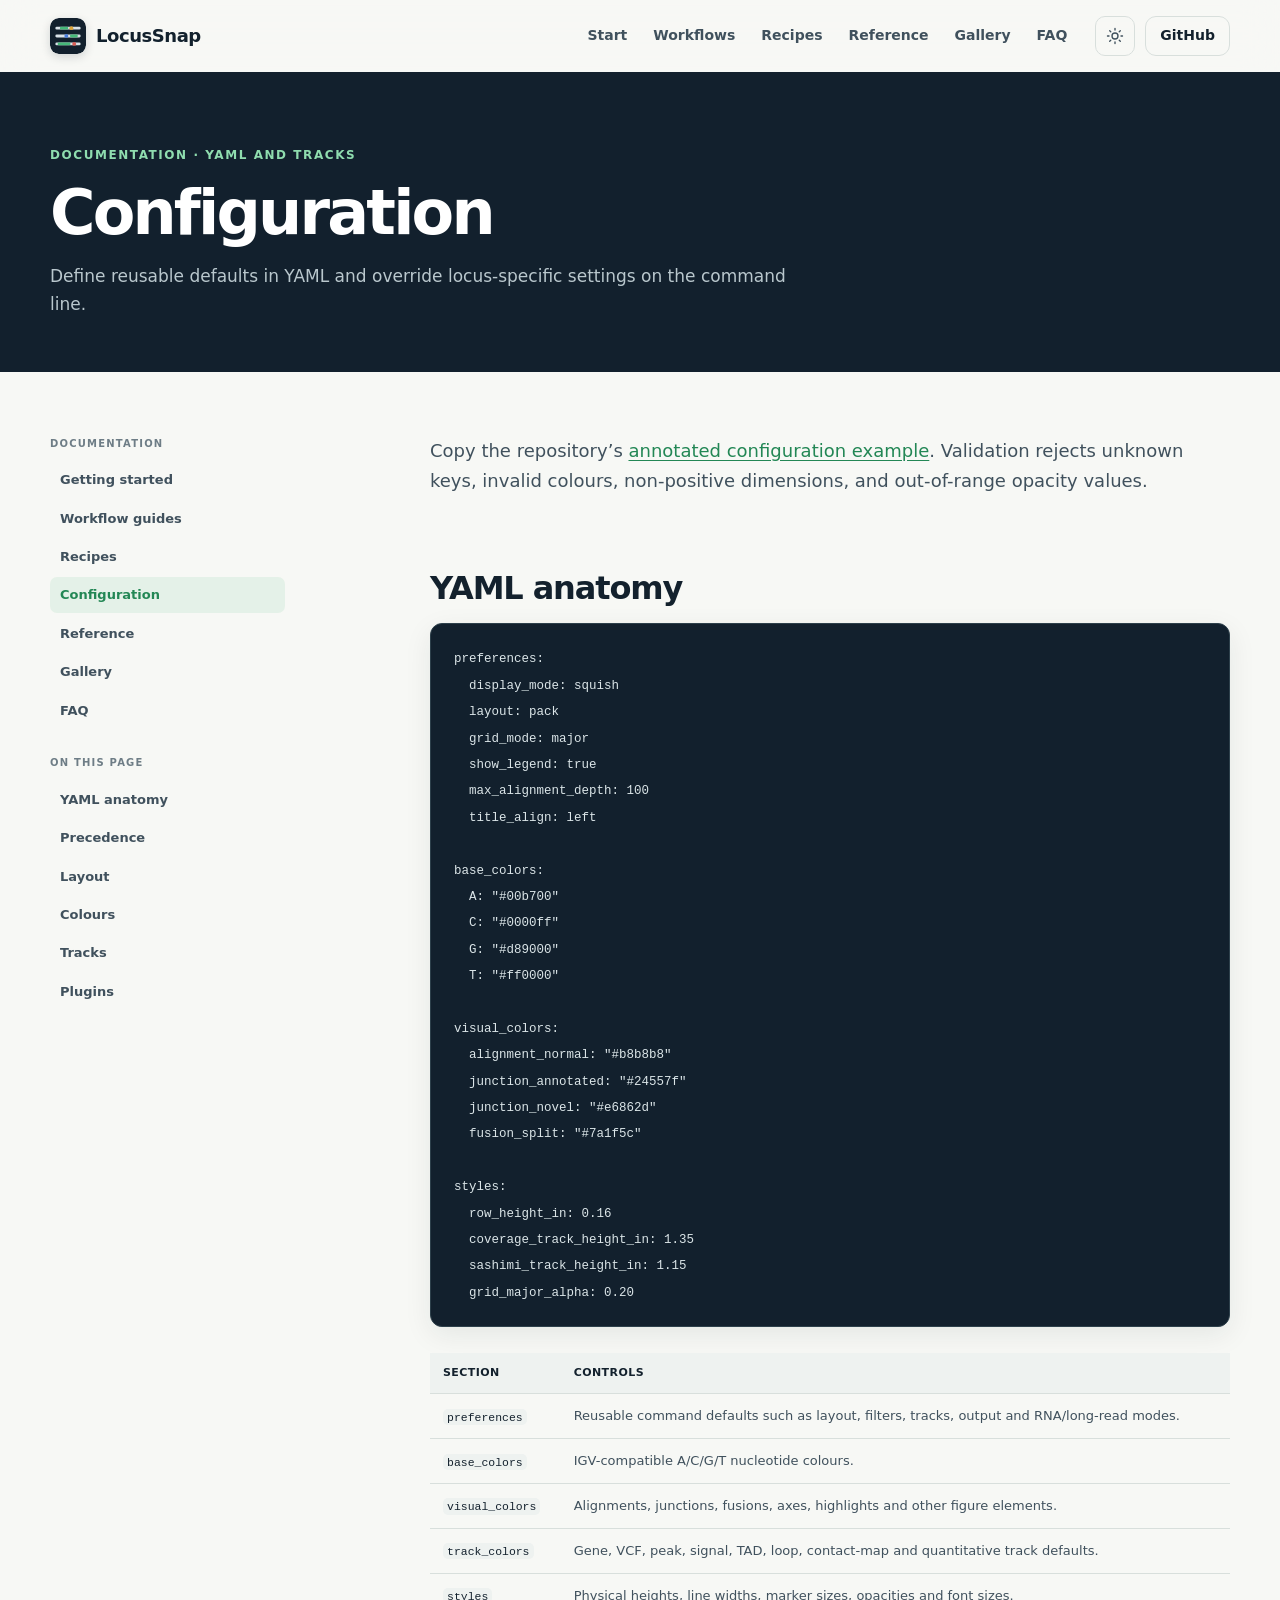
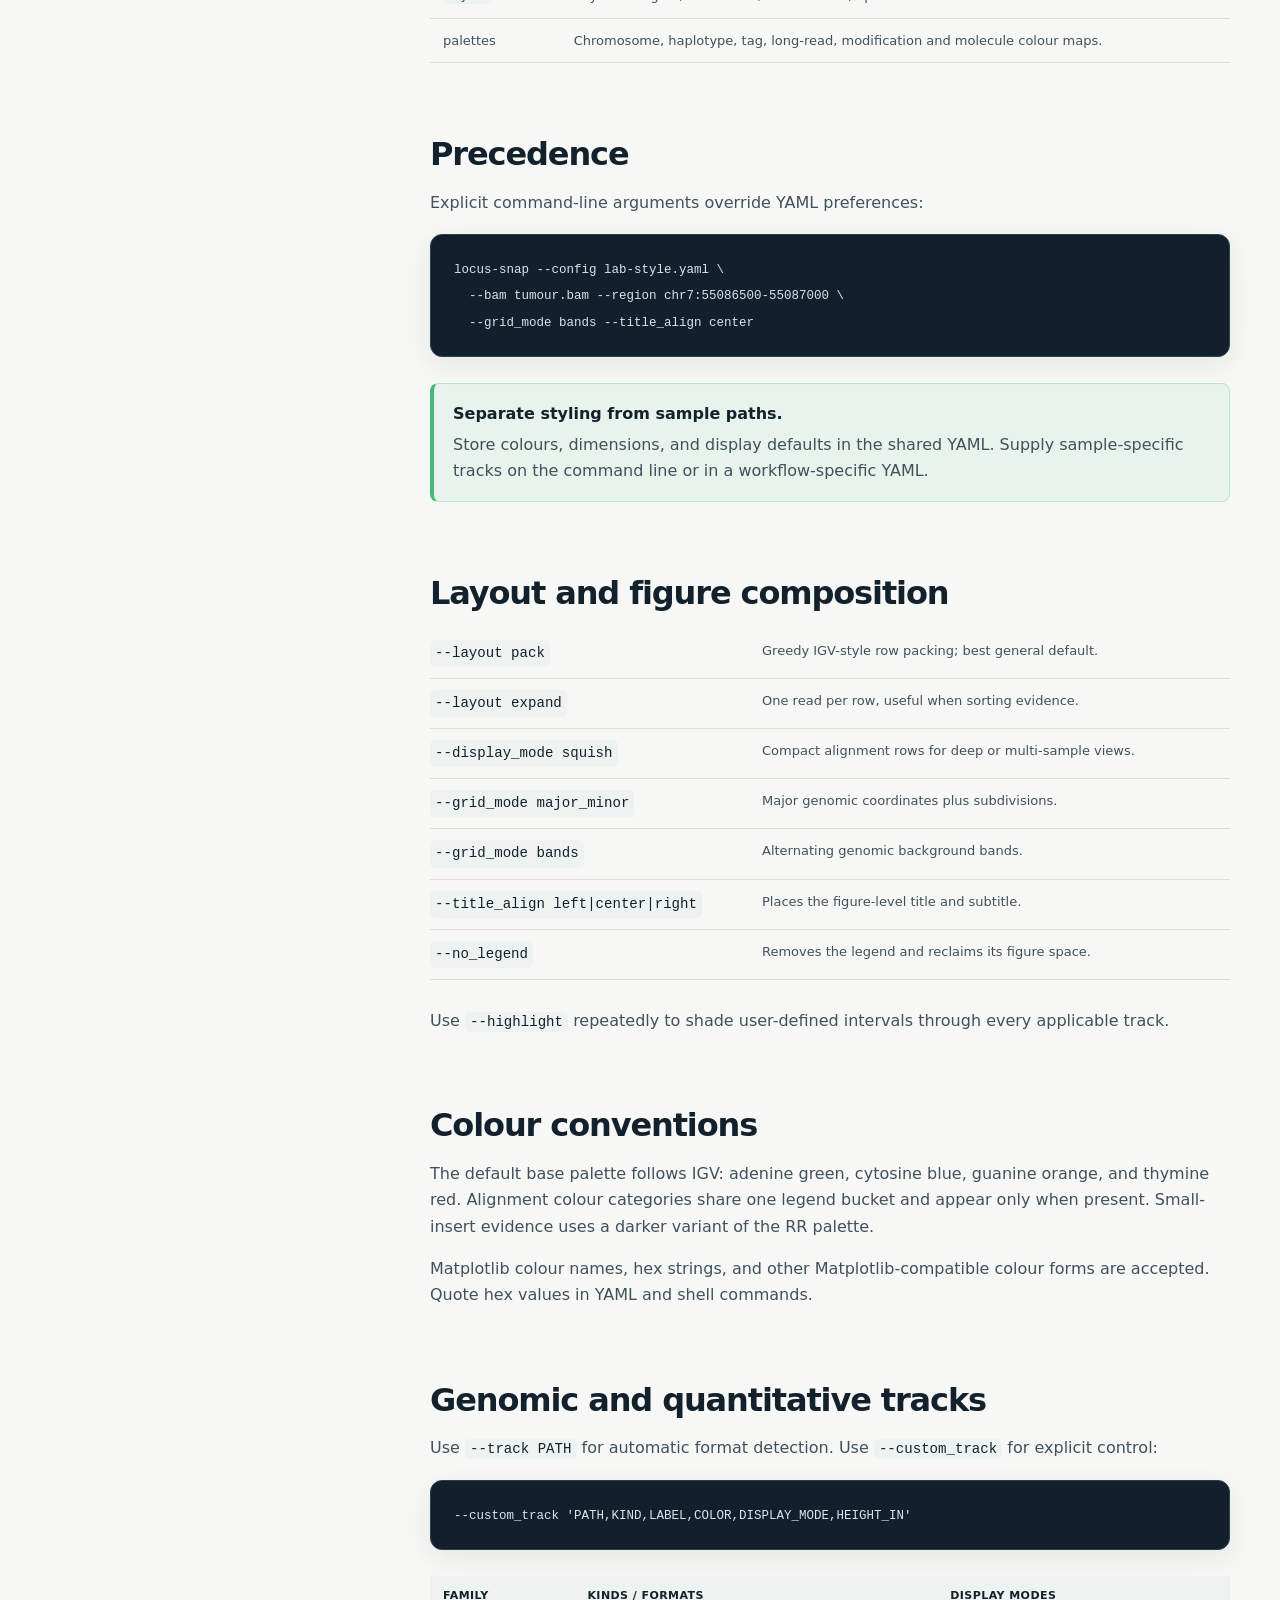
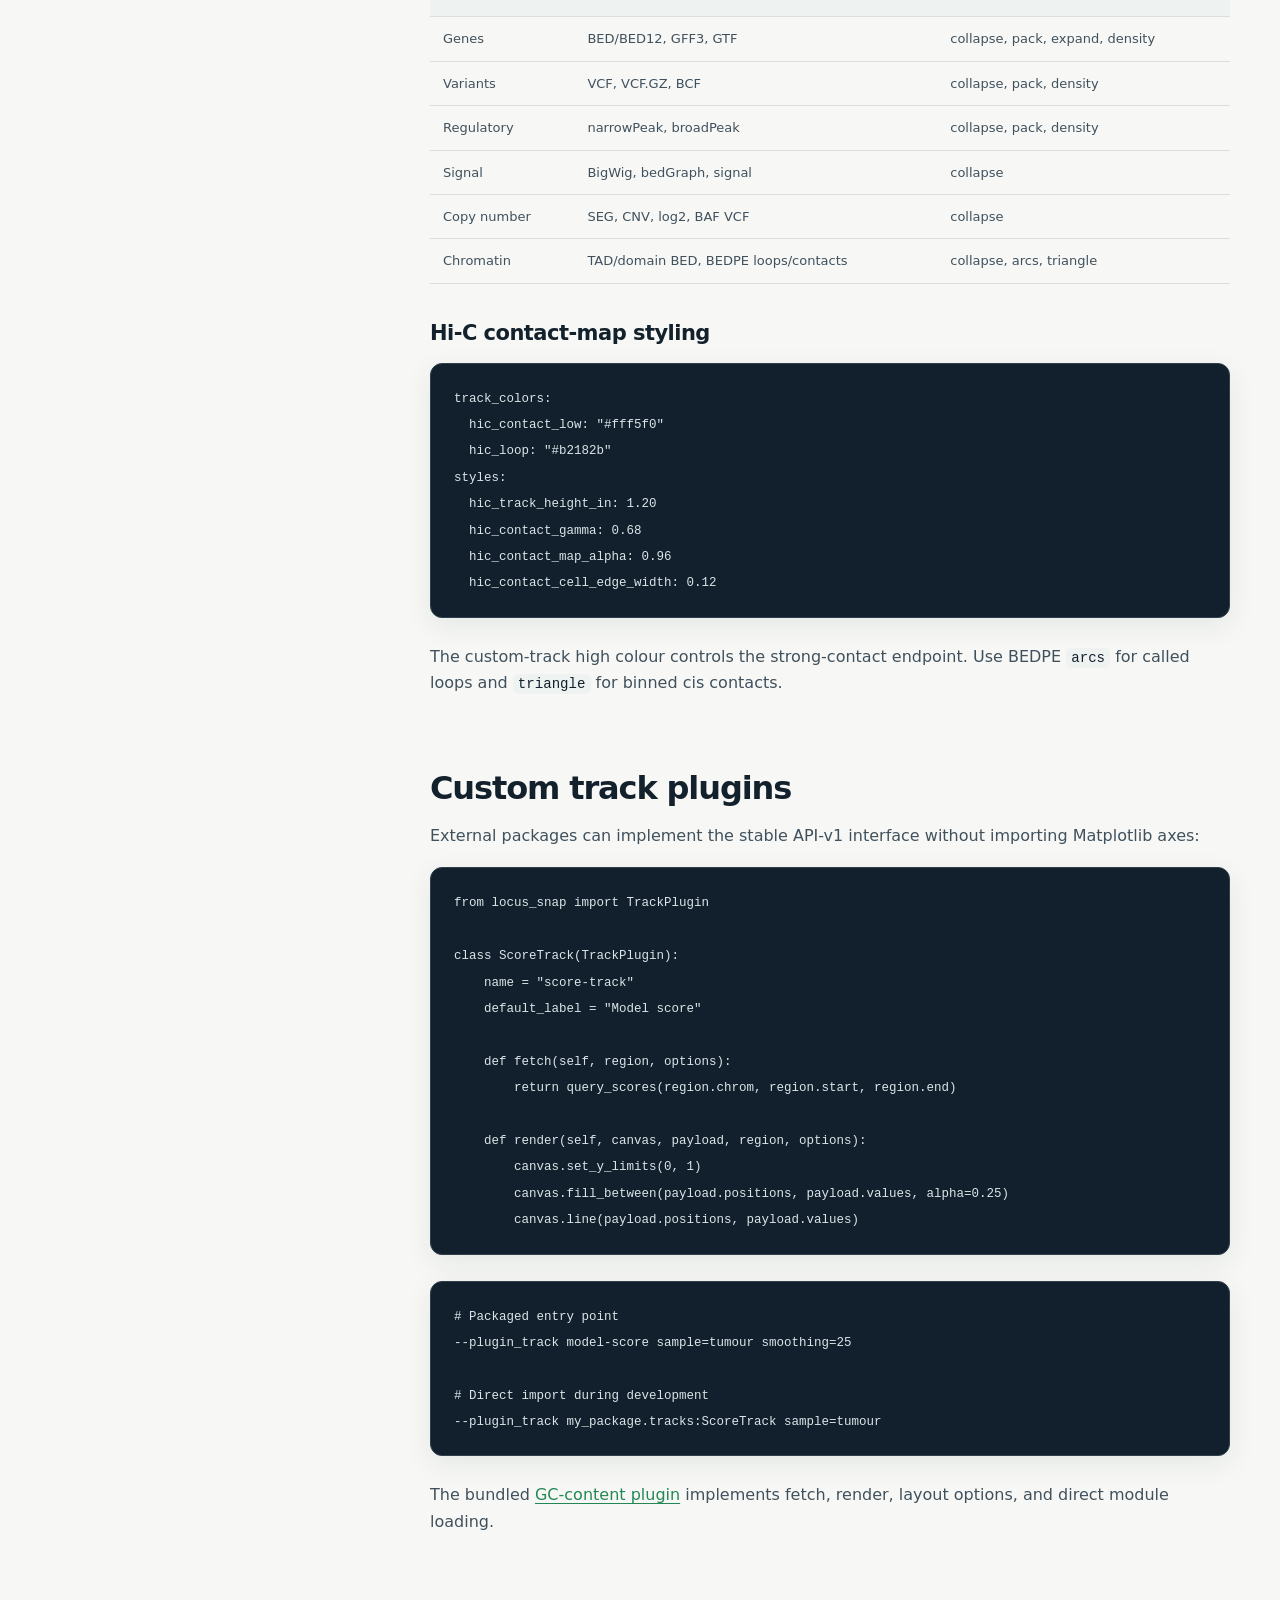
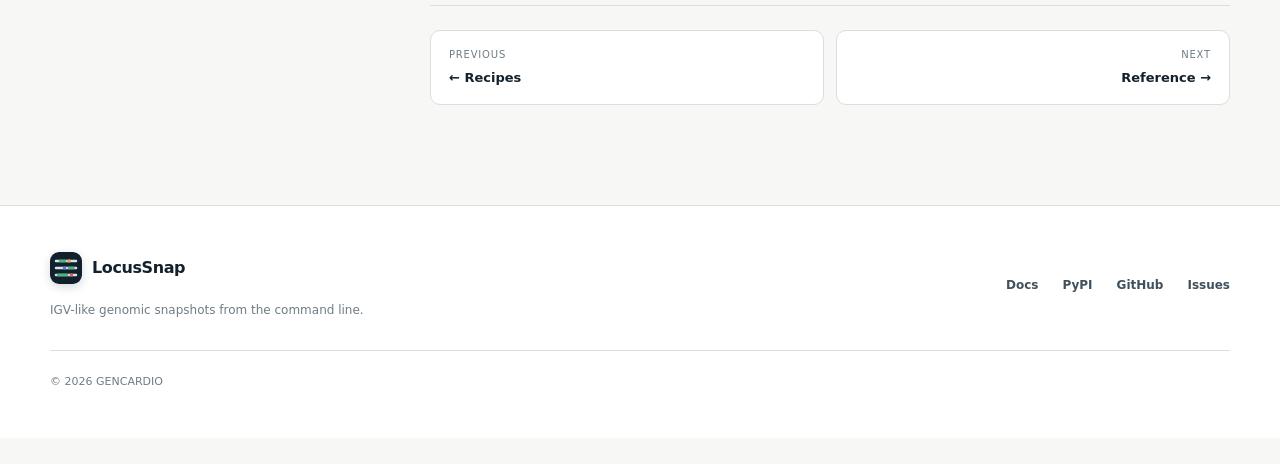
==== commit 4deaf4b7: "Extended docs2" ====
--- a/docs/configuration.html
+++ b/docs/configuration.html
@@ -5,11 +5,11 @@
     <a class="skip-link" href="#main">Skip to content</a>
     <header class="site-header" data-header><div class="nav-shell"><a class="brand" href="index.html"><img src="assets/favicon.svg" alt="" width="36" height="36"><span>LocusSnap</span></a><button class="menu-toggle icon-button" type="button" aria-label="Open navigation" aria-expanded="false" data-menu-toggle><svg aria-hidden="true" viewBox="0 0 24 24"><path d="M4 7h16M4 12h16M4 17h16"/></svg></button><nav class="site-nav" aria-label="Main navigation" data-menu><a href="getting-started.html">Start</a><a href="workflows.html">Workflows</a><a href="recipes.html">Recipes</a><a href="reference.html">Reference</a><a href="gallery.html">Gallery</a><a href="faq.html">FAQ</a></nav><div class="nav-actions"><button class="icon-button theme-toggle" type="button" aria-label="Use dark theme" data-theme-toggle><svg class="sun" aria-hidden="true" viewBox="0 0 24 24"><circle cx="12" cy="12" r="4"/><path d="M12 2v2M12 20v2M4.93 4.93l1.42 1.42M17.65 17.65l1.42 1.42M2 12h2M20 12h2M4.93 19.07l1.42-1.42M17.65 6.35l1.42-1.42"/></svg><svg class="moon" aria-hidden="true" viewBox="0 0 24 24"><path d="M20.5 14.2A8.5 8.5 0 0 1 9.8 3.5a8.5 8.5 0 1 0 10.7 10.7Z"/></svg></button><a class="button button-small button-ghost" href="https://github.com/GENCARDIO/LocusSnap">GitHub</a></div></div></header>
     <main id="main">
-      <section class="docs-hero"><div class="page-shell"><p class="eyebrow">Documentation · Reusable styling</p><h1>Configuration</h1><p>Move stable preferences into YAML, keep locus-specific choices on the command line, and compose genomic context through built-in or plugin tracks.</p></div></section>
+      <section class="docs-hero"><div class="page-shell"><p class="eyebrow">Documentation · YAML and tracks</p><h1>Configuration</h1><p>Define reusable defaults in YAML and override locus-specific settings on the command line.</p></div></section>
       <div class="docs-layout">
         <aside class="docs-sidebar"><p class="docs-sidebar-label">Documentation</p><nav><a href="getting-started.html">Getting started</a><a href="workflows.html">Workflow guides</a><a href="recipes.html">Recipes</a><a href="configuration.html" aria-current="page">Configuration</a><a href="reference.html">Reference</a><a href="gallery.html">Gallery</a><a href="faq.html">FAQ</a></nav><p class="docs-sidebar-label">On this page</p><nav><a href="#yaml">YAML anatomy</a><a href="#precedence">Precedence</a><a href="#layout">Layout</a><a href="#colours">Colours</a><a href="#tracks">Tracks</a><a href="#plugins">Plugins</a></nav></aside>
         <article class="docs-content">
-          <p class="docs-lede">Start from the repository’s <a href="https://github.com/GENCARDIO/LocusSnap/blob/main/config.example.yaml">fully annotated configuration example</a>. LocusSnap validates unknown keys, invalid colours, impossible dimensions, and out-of-range opacity values early.</p>
+          <p class="docs-lede">Copy the repository’s <a href="https://github.com/GENCARDIO/LocusSnap/blob/main/config.example.yaml">annotated configuration example</a>. Validation rejects unknown keys, invalid colours, non-positive dimensions, and out-of-range opacity values.</p>
 
           <h2 id="yaml">YAML anatomy</h2>
           <pre><code>preferences:
@@ -40,11 +40,11 @@
           <table><thead><tr><th>Section</th><th>Controls</th></tr></thead><tbody><tr><td><code>preferences</code></td><td>Reusable command defaults such as layout, filters, tracks, output and RNA/long-read modes.</td></tr><tr><td><code>base_colors</code></td><td>IGV-compatible A/C/G/T nucleotide colours.</td></tr><tr><td><code>visual_colors</code></td><td>Alignments, junctions, fusions, axes, highlights and other figure elements.</td></tr><tr><td><code>track_colors</code></td><td>Gene, VCF, peak, signal, TAD, loop, contact-map and quantitative track defaults.</td></tr><tr><td><code>styles</code></td><td>Physical heights, line widths, marker sizes, opacities and font sizes.</td></tr><tr><td>palettes</td><td>Chromosome, haplotype, tag, long-read, modification and molecule colour maps.</td></tr></tbody></table>
 
           <h2 id="precedence">Precedence</h2>
-          <p>Explicit command-line arguments override YAML preferences. This makes a lab-wide style reusable while preserving one-off analytical choices:</p>
+          <p>Explicit command-line arguments override YAML preferences:</p>
           <pre><code>locus-snap --config lab-style.yaml \
   --bam tumour.bam --region chr7:55086500-55087000 \
   --grid_mode bands --title_align center</code></pre>
-          <div class="callout"><strong>Keep data paths out of the visual theme when possible.</strong><p>A portable theme usually contains colours, dimensions, and display defaults. Add sample-specific tracks on the command line or in a separate workflow configuration.</p></div>
+          <div class="callout"><strong>Separate styling from sample paths.</strong><p>Store colours, dimensions, and display defaults in the shared YAML. Supply sample-specific tracks on the command line or in a workflow-specific YAML.</p></div>
 
           <h2 id="layout">Layout and figure composition</h2>
           <div class="option-group">
@@ -97,7 +97,7 @@
 
 # Direct import during development
 --plugin_track my_package.tracks:ScoreTrack sample=tumour</code></pre>
-          <p>See the bundled <a href="https://github.com/GENCARDIO/LocusSnap/blob/main/examples/gc_content_plugin.py">GC-content plugin</a> for a complete runnable example.</p>
+          <p>The bundled <a href="https://github.com/GENCARDIO/LocusSnap/blob/main/examples/gc_content_plugin.py">GC-content plugin</a> implements fetch, render, layout options, and direct module loading.</p>
 
           <nav class="page-nav"><a href="recipes.html"><small>Previous</small><strong>← Recipes</strong></a><a href="reference.html"><small>Next</small><strong>Reference →</strong></a></nav>
         </article>
